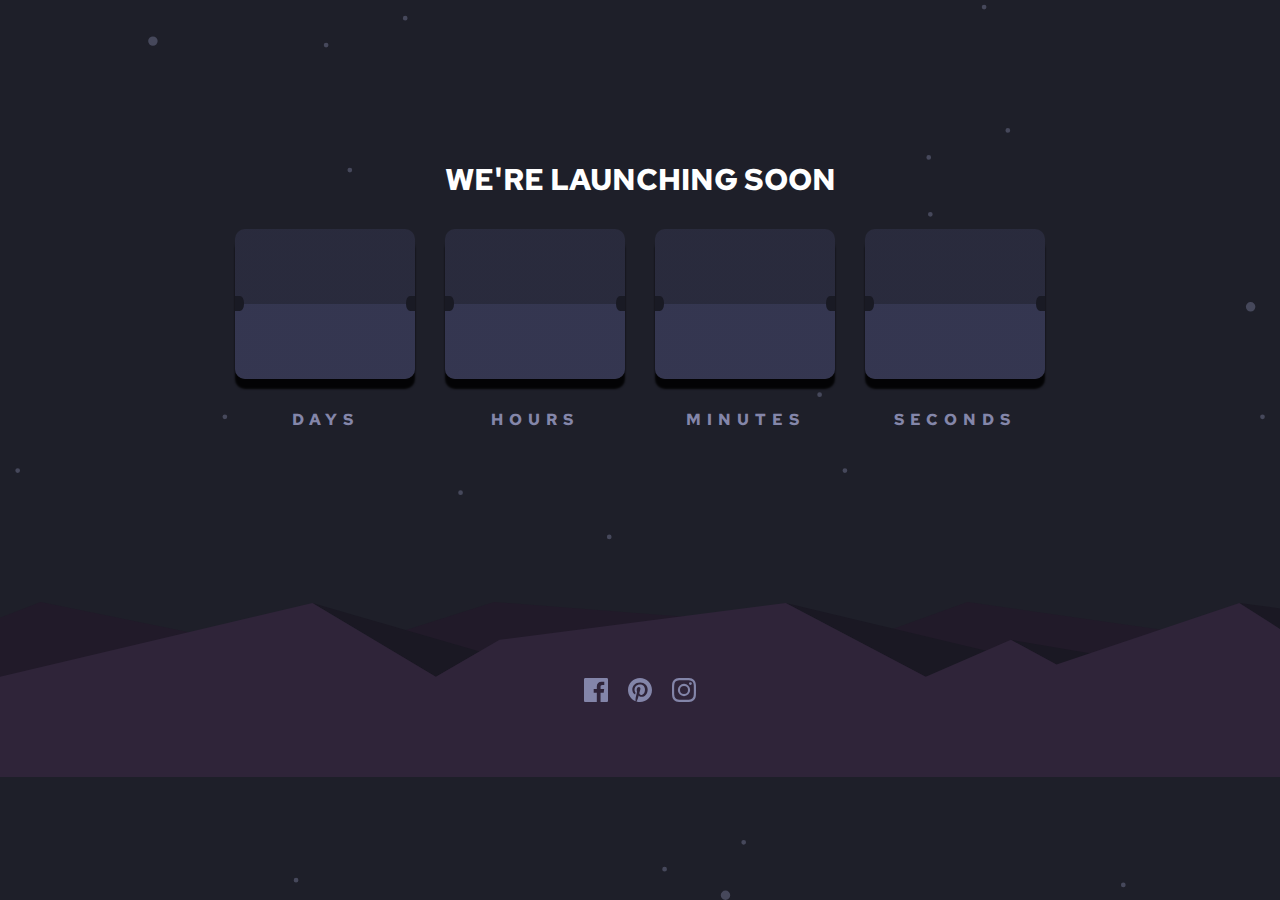
==== index.html @ 97a4eb2c "css and javascripts added" ====
<!DOCTYPE html>
<html lang="en">
<head>
  <meta charset="UTF-8">
  <meta name="viewport" content="width=device-width, initial-scale=1.0"> <!-- displays site properly based on user's device -->

  <link rel="icon" type="image/png" sizes="32x32" href="./images/favicon-32x32.png">

  <link rel="stylesheet" href="style.css">
  
  <title>Launch countdown timer</title>

 
</head>
<body>

  <section class="container">

      <h2>WE'RE LAUNCHING SOON</h2> 

<div class="card-container">

            <div>
              <div class="card">
                <h1  class="days"></h1>
              </div>
             <p>DAYS</p>
            </div>

            <div>
              <div class="card">
                <h1 class="hours"></h1>
              </div>
             <p>HOURS</p>
            </div>

            <div>
              <div class="card">
                <h1  class="minutes"></h1>
              </div>
             <p>MINUTES</p>
            </div>

            <div>
              <div class="card">
                <h1  class="seconds"></h1>
              </div>
             <p>SECONDS</p>
            </div>
            

<!--             
            <div class="card">
              <h1>55</h1>
              <p>HOURS</p>
            </div>
            <div class="card">
              <h1>55</h1>
              <p>MINUTE</p>
            </div>
            <div class="card">
              <h1>55</h1>
              <p>SECONDS</p>
            </div> -->
</div>
      
<div class="social-container">
  
  <div>
    <svg xmlns="http://www.w3.org/2000/svg" width="24" height="24"><path fill="#8385A9" d="M22.675 0H1.325C.593 0 0 .593 0 1.325v21.351C0 23.407.593 24 1.325 24H12.82v-9.294H9.692v-3.622h3.128V8.413c0-3.1 1.893-4.788 4.659-4.788 1.325 0 2.463.099 2.795.143v3.24l-1.918.001c-1.504 0-1.795.715-1.795 1.763v2.313h3.587l-.467 3.622h-3.12V24h6.116c.73 0 1.323-.593 1.323-1.325V1.325C24 .593 23.407 0 22.675 0z"/></svg>

  <svg xmlns="http://www.w3.org/2000/svg" width="24" height="24"><path fill="#8385A9" d="M12 0C5.373 0 0 5.372 0 12c0 5.084 3.163 9.426 7.627 11.174-.105-.949-.2-2.405.042-3.441.218-.937 1.407-5.965 1.407-5.965s-.359-.719-.359-1.782c0-1.668.967-2.914 2.171-2.914 1.023 0 1.518.769 1.518 1.69 0 1.029-.655 2.568-.994 3.995-.283 1.194.599 2.169 1.777 2.169 2.133 0 3.772-2.249 3.772-5.495 0-2.873-2.064-4.882-5.012-4.882-3.414 0-5.418 2.561-5.418 5.207 0 1.031.397 2.138.893 2.738a.36.36 0 01.083.345l-.333 1.36c-.053.22-.174.267-.402.161-1.499-.698-2.436-2.889-2.436-4.649 0-3.785 2.75-7.262 7.929-7.262 4.163 0 7.398 2.967 7.398 6.931 0 4.136-2.607 7.464-6.227 7.464-1.216 0-2.359-.631-2.75-1.378l-.748 2.853c-.271 1.043-1.002 2.35-1.492 3.146C9.57 23.812 10.763 24 12 24c6.627 0 12-5.373 12-12 0-6.628-5.373-12-12-12z"/></svg>

  <svg xmlns="http://www.w3.org/2000/svg" width="24" height="24"><path fill="#8385A9" d="M12 2.163c3.204 0 3.584.012 4.85.07 3.252.148 4.771 1.691 4.919 4.919.058 1.265.069 1.645.069 4.849 0 3.205-.012 3.584-.069 4.849-.149 3.225-1.664 4.771-4.919 4.919-1.266.058-1.644.07-4.85.07-3.204 0-3.584-.012-4.849-.07-3.26-.149-4.771-1.699-4.919-4.92-.058-1.265-.07-1.644-.07-4.849 0-3.204.013-3.583.07-4.849.149-3.227 1.664-4.771 4.919-4.919 1.266-.057 1.645-.069 4.849-.069zM12 0C8.741 0 8.333.014 7.053.072 2.695.272.273 2.69.073 7.052.014 8.333 0 8.741 0 12c0 3.259.014 3.668.072 4.948.2 4.358 2.618 6.78 6.98 6.98C8.333 23.986 8.741 24 12 24c3.259 0 3.668-.014 4.948-.072 4.354-.2 6.782-2.618 6.979-6.98.059-1.28.073-1.689.073-4.948 0-3.259-.014-3.667-.072-4.947-.196-4.354-2.617-6.78-6.979-6.98C15.668.014 15.259 0 12 0zm0 5.838a6.162 6.162 0 100 12.324 6.162 6.162 0 000-12.324zM12 16a4 4 0 110-8 4 4 0 010 8zm6.406-11.845a1.44 1.44 0 100 2.881 1.44 1.44 0 000-2.881z"/></svg>

  </div>
  
</div>

  </section>
  

  <!-- Days
  Hours
  Minutes
  Seconds -->
  
  <!-- <div class="attribution">
    Challenge by <a href="https://www.frontendmentor.io?ref=challenge" target="_blank">Frontend Mentor</a>. 
    Coded by <a href="#">Your Name Here</a>.
  </div> -->

  <script src="scripts.js"></script>
</body>
</html>
---- style.css ----
@import url('https://fonts.googleapis.com/css2?family=Red+Hat+Text:ital,wght@0,300..700;1,300..700&display=swap');

    .attribution { font-size: 11px; text-align: center; }
    .attribution a { color: hsl(228, 45%, 44%); }

    *,::after, ::before{
      padding: 0;
      margin: 0;
      box-sizing: border-box;
    }

body{
  font-family: "Red Hat Text";
  /* padding: 10%; */
  background-color:hsl(235, 16%, 14%);
  
}
.container{
padding-top: 10%;
  background-image: url(images/bg-stars.svg);
  height: 100vh;
  background-size: cover;
  background-position:  center;
  gap: 30px;
  /* border: 10px solid red; */
   display: flex;
   flex-direction: column;
  align-items: center;
 justify-content: center;
 
 
}


.card-container{
 display: flex;
   align-items: center;
   gap: 30px;
  /* border: 1px solid  green; */
}
.card-container div{
 display: flex;
 flex-direction: column;
   align-items: center;
   gap: 30px;
  /* border: 5px solid  blue; */
}

    h1{
      font-size: 70px;
      color:  hsl(345, 95%, 68%)
    }
    h2{
      font-size: 30px;
      color: white;  
       text-align: center;
    }



    p{
      color:hsl(237, 18%, 59%);
      font-weight: bolder;
      letter-spacing: 6px;
      /* border: 2px solid red; */
    }

    .card{ 
      height: 150px;
      width: 180px;
      background: linear-gradient(to top, hsl(236, 21%, 26%) 50%,hsla(236, 21%, 26%, 0.5) 50% );
      /* margin: auto; */
       display: flex;
      align-items: center;
      flex-direction: column;
      justify-content: center;
      ;
      /* padding-top: 200px; */
      position: relative;
      box-shadow:  0 10px   2px  rgba(0, 0, 0, 0.88);
      border-radius: 10px;
    }


    .card::before{
      content: "";
      display: inline-block;
      position: absolute;
      left: 0px;
      width: 9px;
      height: 15px;
      border-radius: 0 45% 48%  0 ;
     background-color:hsl(234, 17%, 12%) ; 
     /* border: 0.3px solid red; */
    }
    .card::after{
      content: "";
      display: inline-block;
      position: absolute;
      right: 0px;
      width: 9px;
      height: 15px;
      border-radius: 45% 0  0 48%   ;
     background-color:hsl(234, 17%, 12%) ; 
     /* border: 0.3px solid red; */
    }

    .social-container{
      background-image: url(images/pattern-hills.svg);
      height: 40vh;
      width: 100%;
      display: flex;
      align-items:center ;
      background-repeat: no-repeat;
      background-position: center;
      background-size: contain;
      gap: 10px;
      position: relative;
      margin-top: 50px;
      }

    .social-container div{
      gap: 20px;
      display: flex;
      align-items:center;
      justify-content: center;
      width: 100%;
      /* padding: 20px 0; */
  
    }


    .social-container svg >*:hover{
     fill:hsl(345, 95%, 68%);
     cursor: pointer;
    }

    @media (max-width:700px){
      .card-container{
        /* flex-direction: column; */
        gap: 5px;
      }
      .card-container div{
        width: 100%;
        padding: unset;

      }
      .card{
        /* width: 100%; */
        flex: 1;
      }
    }
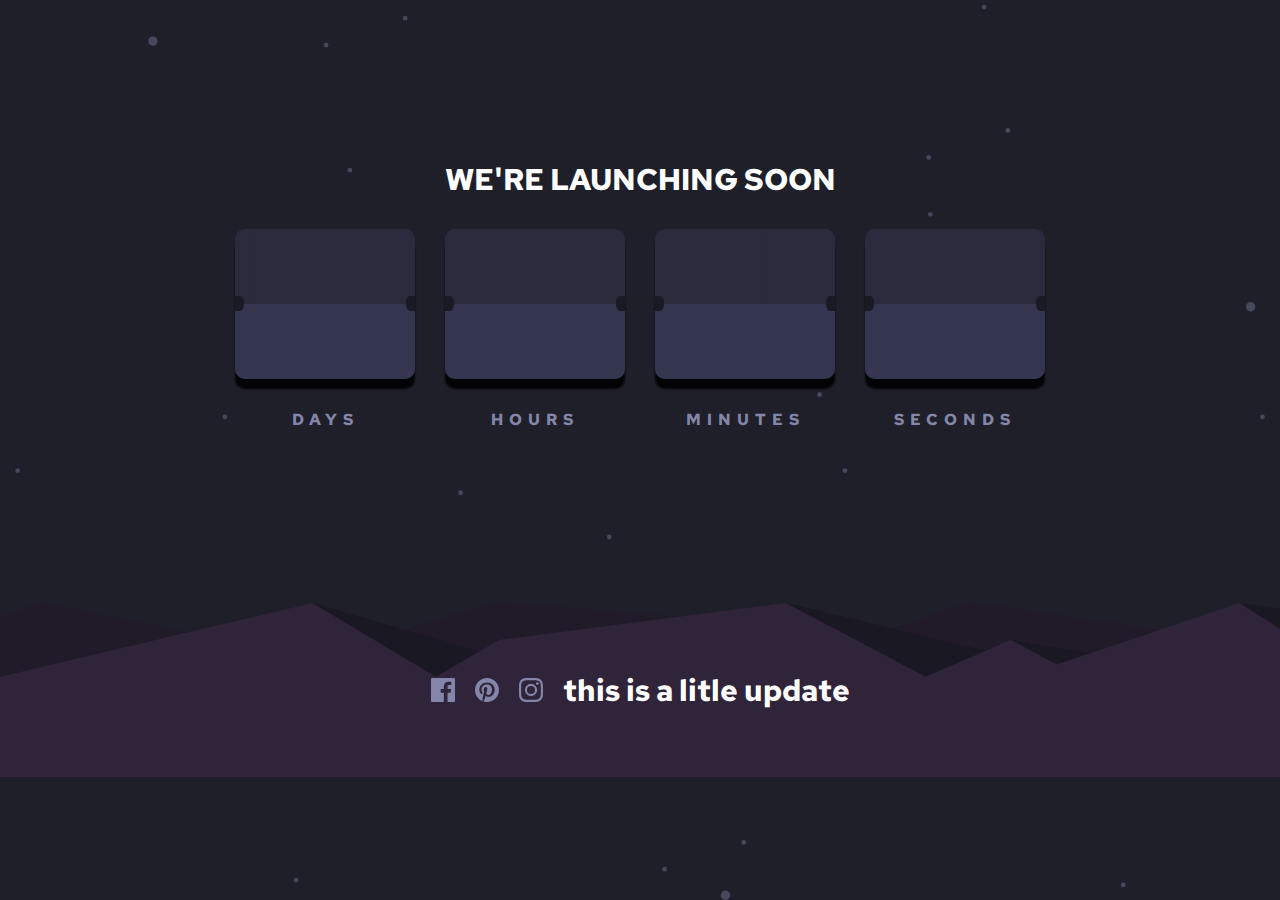
==== commit c6ad8960: "this is a little update" ====
--- a/index.html
+++ b/index.html
@@ -72,6 +72,8 @@
   <svg xmlns="http://www.w3.org/2000/svg" width="24" height="24"><path fill="#8385A9" d="M12 0C5.373 0 0 5.372 0 12c0 5.084 3.163 9.426 7.627 11.174-.105-.949-.2-2.405.042-3.441.218-.937 1.407-5.965 1.407-5.965s-.359-.719-.359-1.782c0-1.668.967-2.914 2.171-2.914 1.023 0 1.518.769 1.518 1.69 0 1.029-.655 2.568-.994 3.995-.283 1.194.599 2.169 1.777 2.169 2.133 0 3.772-2.249 3.772-5.495 0-2.873-2.064-4.882-5.012-4.882-3.414 0-5.418 2.561-5.418 5.207 0 1.031.397 2.138.893 2.738a.36.36 0 01.083.345l-.333 1.36c-.053.22-.174.267-.402.161-1.499-.698-2.436-2.889-2.436-4.649 0-3.785 2.75-7.262 7.929-7.262 4.163 0 7.398 2.967 7.398 6.931 0 4.136-2.607 7.464-6.227 7.464-1.216 0-2.359-.631-2.75-1.378l-.748 2.853c-.271 1.043-1.002 2.35-1.492 3.146C9.57 23.812 10.763 24 12 24c6.627 0 12-5.373 12-12 0-6.628-5.373-12-12-12z"/></svg>
 
   <svg xmlns="http://www.w3.org/2000/svg" width="24" height="24"><path fill="#8385A9" d="M12 2.163c3.204 0 3.584.012 4.85.07 3.252.148 4.771 1.691 4.919 4.919.058 1.265.069 1.645.069 4.849 0 3.205-.012 3.584-.069 4.849-.149 3.225-1.664 4.771-4.919 4.919-1.266.058-1.644.07-4.85.07-3.204 0-3.584-.012-4.849-.07-3.26-.149-4.771-1.699-4.919-4.92-.058-1.265-.07-1.644-.07-4.849 0-3.204.013-3.583.07-4.849.149-3.227 1.664-4.771 4.919-4.919 1.266-.057 1.645-.069 4.849-.069zM12 0C8.741 0 8.333.014 7.053.072 2.695.272.273 2.69.073 7.052.014 8.333 0 8.741 0 12c0 3.259.014 3.668.072 4.948.2 4.358 2.618 6.78 6.98 6.98C8.333 23.986 8.741 24 12 24c3.259 0 3.668-.014 4.948-.072 4.354-.2 6.782-2.618 6.979-6.98.059-1.28.073-1.689.073-4.948 0-3.259-.014-3.667-.072-4.947-.196-4.354-2.617-6.78-6.979-6.98C15.668.014 15.259 0 12 0zm0 5.838a6.162 6.162 0 100 12.324 6.162 6.162 0 000-12.324zM12 16a4 4 0 110-8 4 4 0 010 8zm6.406-11.845a1.44 1.44 0 100 2.881 1.44 1.44 0 000-2.881z"/></svg>
+  
+  <h2>this is a litle update</h2>
 
   </div>
   
